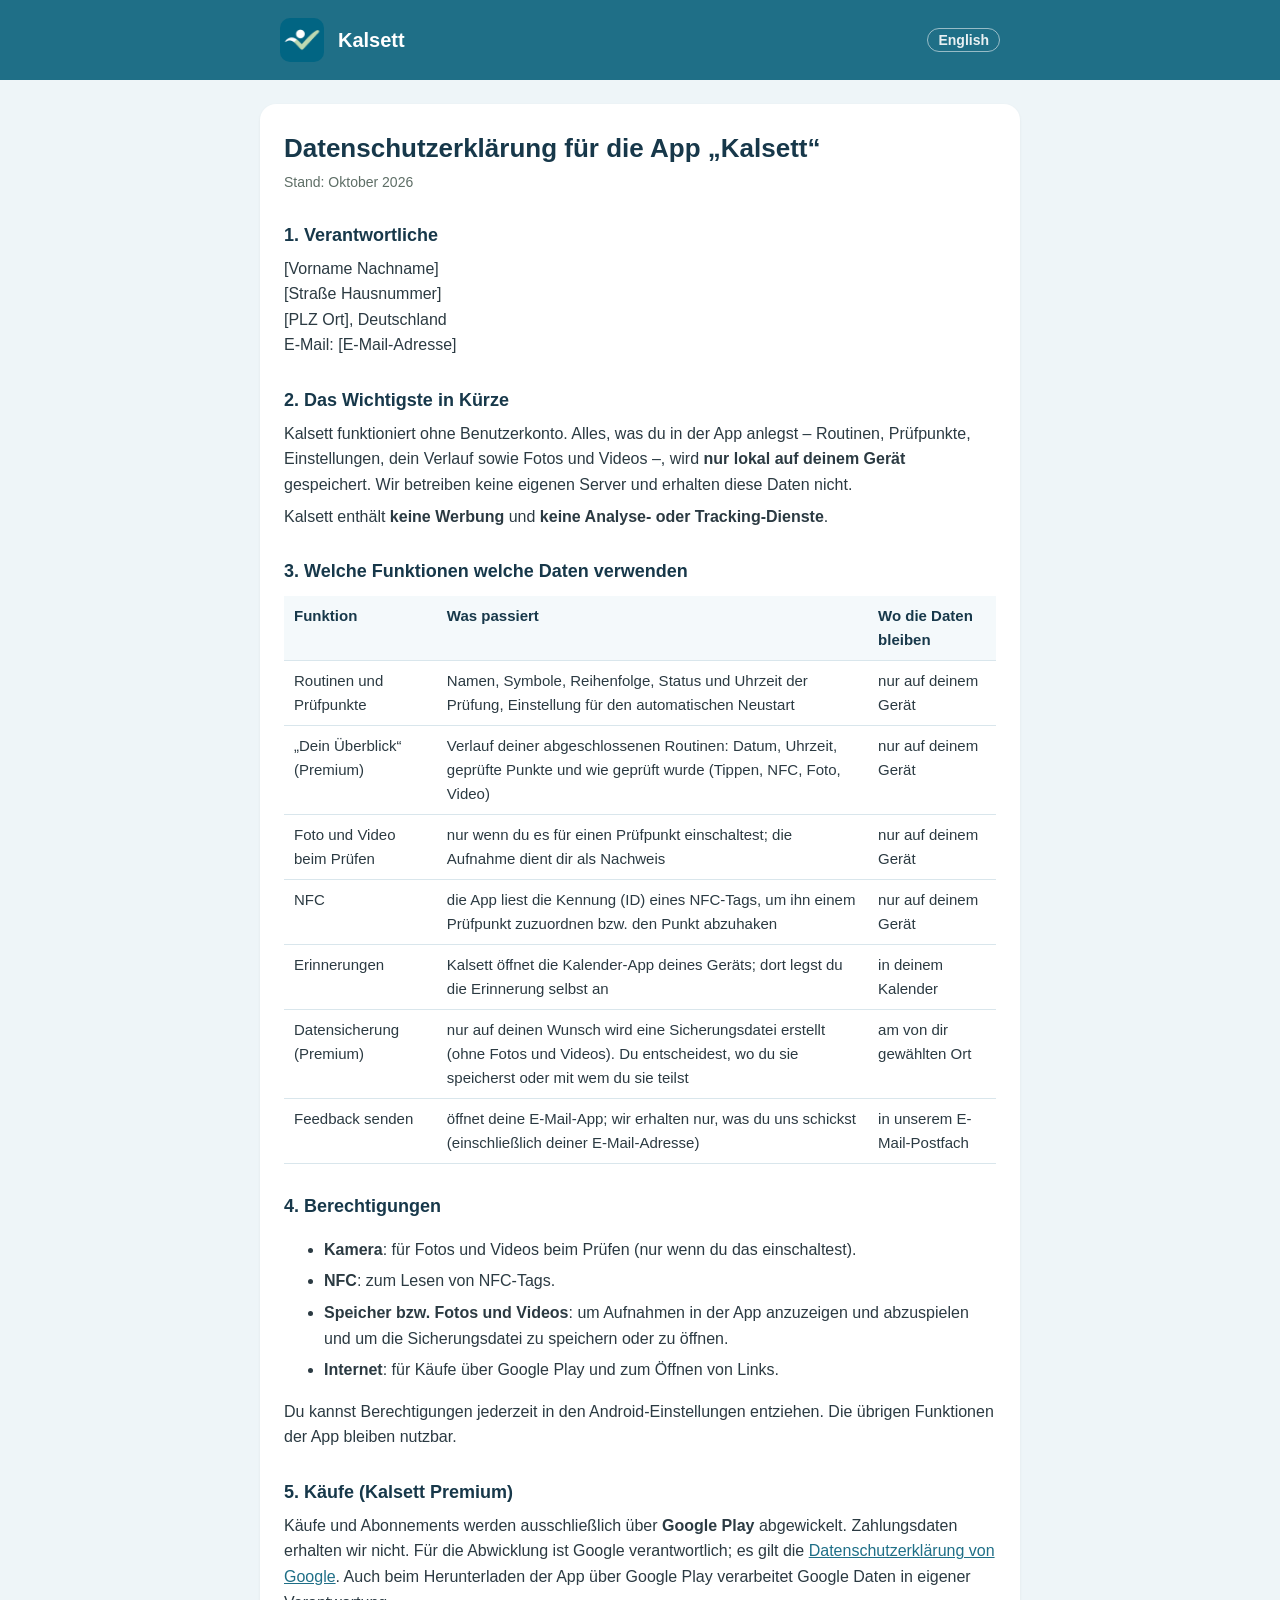
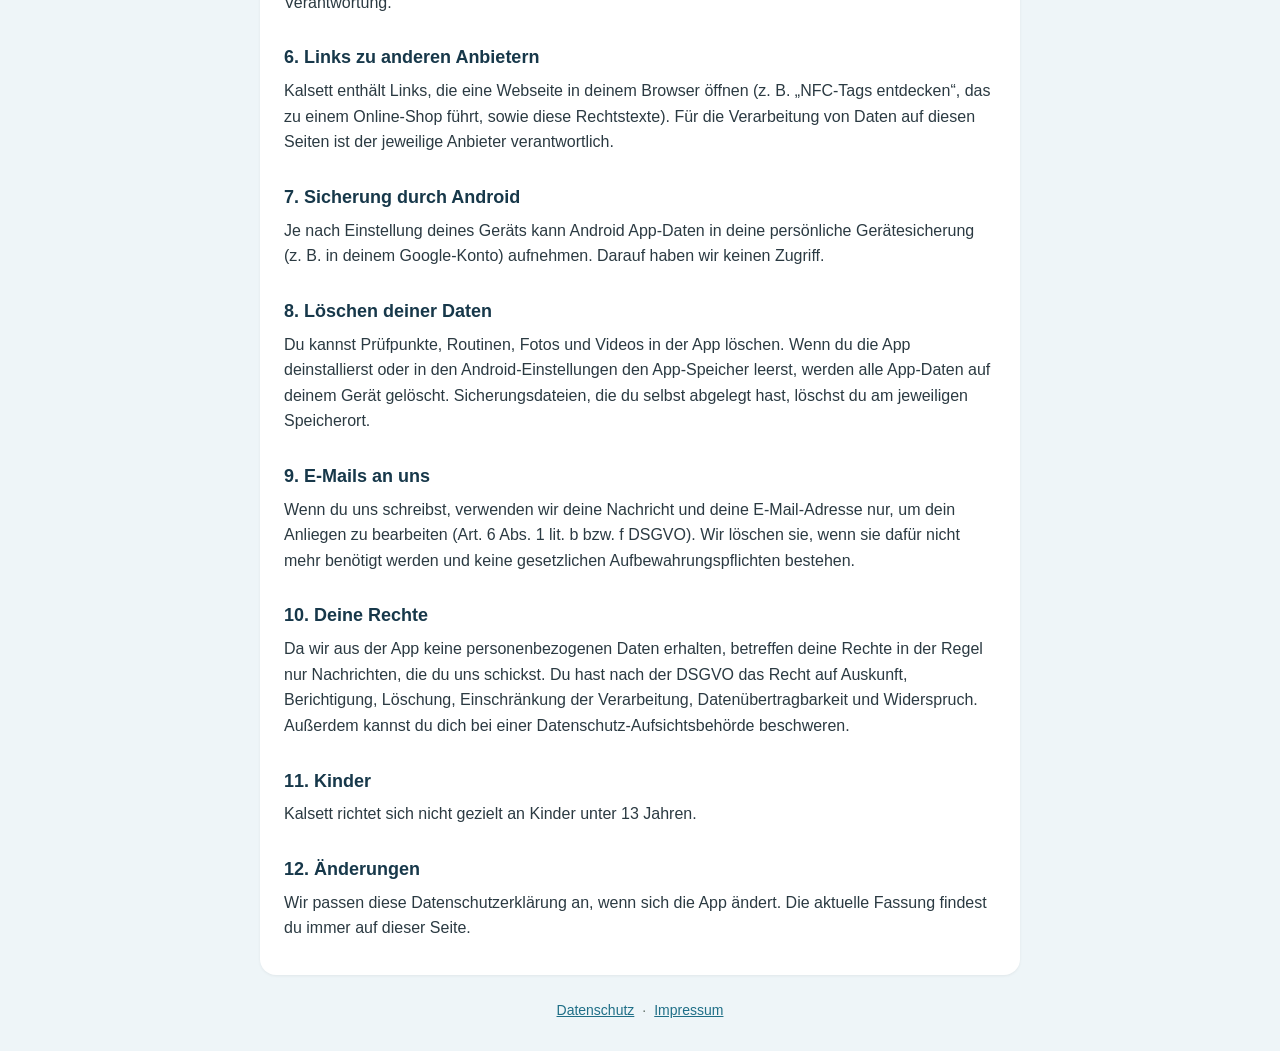
==== datenschutz.html @ cb2c2043 "Add files via upload" ====
<!doctype html>
<html lang="de">
<head>
<meta charset="utf-8">
<meta name="viewport" content="width=device-width, initial-scale=1">
<title>Datenschutzerklärung – Kalsett</title>
<link rel="icon" href="icon.png">
<link rel="stylesheet" href="style.css">
</head>
<body>
<header><div class="wrap"><img src="icon.png" alt=""><a href="index.html">Kalsett</a><span class="lang"><a href="privacy.html" hreflang="en">English</a></span></div></header>
<main><div class="wrap">
<h1>Datenschutzerklärung für die App „Kalsett“</h1>
<p class="stand">Stand: Oktober 2026</p>

<h2>1. Verantwortliche</h2>
<p>[Vorname Nachname]<br>[Straße Hausnummer]<br>[PLZ Ort], Deutschland<br>E-Mail: [E-Mail-Adresse]</p>

<h2>2. Das Wichtigste in Kürze</h2>
<p>Kalsett funktioniert ohne Benutzerkonto. Alles, was du in der App anlegst – Routinen, Prüfpunkte, Einstellungen, dein Verlauf sowie Fotos und Videos –, wird <strong>nur lokal auf deinem Gerät</strong> gespeichert. Wir betreiben keine eigenen Server und erhalten diese Daten nicht.</p>
<p>Kalsett enthält <strong>keine Werbung</strong> und <strong>keine Analyse- oder Tracking-Dienste</strong>.</p>

<h2>3. Welche Funktionen welche Daten verwenden</h2>
<table>
<tr><th>Funktion</th><th>Was passiert</th><th>Wo die Daten bleiben</th></tr>
<tr><td>Routinen und Prüfpunkte</td><td>Namen, Symbole, Reihenfolge, Status und Uhrzeit der Prüfung, Einstellung für den automatischen Neustart</td><td>nur auf deinem Gerät</td></tr>
<tr><td>„Dein Überblick“ (Premium)</td><td>Verlauf deiner abgeschlossenen Routinen: Datum, Uhrzeit, geprüfte Punkte und wie geprüft wurde (Tippen, NFC, Foto, Video)</td><td>nur auf deinem Gerät</td></tr>
<tr><td>Foto und Video beim Prüfen</td><td>nur wenn du es für einen Prüfpunkt einschaltest; die Aufnahme dient dir als Nachweis</td><td>nur auf deinem Gerät</td></tr>
<tr><td>NFC</td><td>die App liest die Kennung (ID) eines NFC-Tags, um ihn einem Prüfpunkt zuzuordnen bzw. den Punkt abzuhaken</td><td>nur auf deinem Gerät</td></tr>
<tr><td>Erinnerungen</td><td>Kalsett öffnet die Kalender-App deines Geräts; dort legst du die Erinnerung selbst an</td><td>in deinem Kalender</td></tr>
<tr><td>Datensicherung (Premium)</td><td>nur auf deinen Wunsch wird eine Sicherungsdatei erstellt (ohne Fotos und Videos). Du entscheidest, wo du sie speicherst oder mit wem du sie teilst</td><td>am von dir gewählten Ort</td></tr>
<tr><td>Feedback senden</td><td>öffnet deine E-Mail-App; wir erhalten nur, was du uns schickst (einschließlich deiner E-Mail-Adresse)</td><td>in unserem E-Mail-Postfach</td></tr>
</table>

<h2>4. Berechtigungen</h2>
<ul>
<li><strong>Kamera</strong>: für Fotos und Videos beim Prüfen (nur wenn du das einschaltest).</li>
<li><strong>NFC</strong>: zum Lesen von NFC-Tags.</li>
<li><strong>Speicher bzw. Fotos und Videos</strong>: um Aufnahmen in der App anzuzeigen und abzuspielen und um die Sicherungsdatei zu speichern oder zu öffnen.</li>
<li><strong>Internet</strong>: für Käufe über Google Play und zum Öffnen von Links.</li>
</ul>
<p>Du kannst Berechtigungen jederzeit in den Android-Einstellungen entziehen. Die übrigen Funktionen der App bleiben nutzbar.</p>

<h2>5. Käufe (Kalsett Premium)</h2>
<p>Käufe und Abonnements werden ausschließlich über <strong>Google Play</strong> abgewickelt. Zahlungsdaten erhalten wir nicht. Für die Abwicklung ist Google verantwortlich; es gilt die <a href="https://policies.google.com/privacy">Datenschutzerklärung von Google</a>. Auch beim Herunterladen der App über Google Play verarbeitet Google Daten in eigener Verantwortung.</p>

<h2>6. Links zu anderen Anbietern</h2>
<p>Kalsett enthält Links, die eine Webseite in deinem Browser öffnen (z. B. „NFC-Tags entdecken“, das zu einem Online-Shop führt, sowie diese Rechtstexte). Für die Verarbeitung von Daten auf diesen Seiten ist der jeweilige Anbieter verantwortlich.</p>

<h2>7. Sicherung durch Android</h2>
<p>Je nach Einstellung deines Geräts kann Android App-Daten in deine persönliche Gerätesicherung (z. B. in deinem Google-Konto) aufnehmen. Darauf haben wir keinen Zugriff.</p>

<h2>8. Löschen deiner Daten</h2>
<p>Du kannst Prüfpunkte, Routinen, Fotos und Videos in der App löschen. Wenn du die App deinstallierst oder in den Android-Einstellungen den App-Speicher leerst, werden alle App-Daten auf deinem Gerät gelöscht. Sicherungsdateien, die du selbst abgelegt hast, löschst du am jeweiligen Speicherort.</p>

<h2>9. E-Mails an uns</h2>
<p>Wenn du uns schreibst, verwenden wir deine Nachricht und deine E-Mail-Adresse nur, um dein Anliegen zu bearbeiten (Art. 6 Abs. 1 lit. b bzw. f DSGVO). Wir löschen sie, wenn sie dafür nicht mehr benötigt werden und keine gesetzlichen Aufbewahrungspflichten bestehen.</p>

<h2>10. Deine Rechte</h2>
<p>Da wir aus der App keine personenbezogenen Daten erhalten, betreffen deine Rechte in der Regel nur Nachrichten, die du uns schickst. Du hast nach der DSGVO das Recht auf Auskunft, Berichtigung, Löschung, Einschränkung der Verarbeitung, Datenübertragbarkeit und Widerspruch. Außerdem kannst du dich bei einer Datenschutz-Aufsichtsbehörde beschweren.</p>

<h2>11. Kinder</h2>
<p>Kalsett richtet sich nicht gezielt an Kinder unter 13 Jahren.</p>

<h2>12. Änderungen</h2>
<p>Wir passen diese Datenschutzerklärung an, wenn sich die App ändert. Die aktuelle Fassung findest du immer auf dieser Seite.</p>

</div></main>
<footer><a href="datenschutz.html">Datenschutz</a>·<a href="impressum.html">Impressum</a></footer>
</body>
</html>
---- style.css ----
:root { --bg: #EEF5F8; --card: #FFFFFF; --dark: #17384A; --acc: #1F6F87; --text: #2B3A42; --muted: #5E6E66; --line: #D9E6EC; }
* { box-sizing: border-box; }
body { margin: 0; background: var(--bg); color: var(--text); font: 16px/1.6 -apple-system, "Segoe UI", Roboto, Inter, Arial, sans-serif; }
header { background: var(--acc); color: #fff; }
.wrap { max-width: 760px; margin: 0 auto; padding: 0 20px; }
header .wrap { display: flex; align-items: center; gap: 14px; padding-top: 18px; padding-bottom: 18px; }
header img { width: 44px; height: 44px; border-radius: 10px; }
header a { color: #fff; text-decoration: none; font-weight: 700; font-size: 20px; }
header .lang { margin-left: auto; font-size: 14px; }
header .lang a { font-size: 14px; font-weight: 600; opacity: .9; border: 1px solid rgba(255,255,255,.6); border-radius: 14px; padding: 3px 10px; }
main .wrap { background: var(--card); border-radius: 16px; margin-top: 24px; margin-bottom: 24px; padding: 28px 24px; box-shadow: 0 1px 3px rgba(0,0,0,.06); }
h1 { color: var(--dark); font-size: 26px; line-height: 1.25; margin: 0 0 4px; }
h2 { color: var(--dark); font-size: 18px; margin: 28px 0 6px; }
p, li { margin: 6px 0; }
.stand { color: var(--muted); font-size: 14px; margin-bottom: 18px; }
a { color: var(--acc); }
table { width: 100%; border-collapse: collapse; margin: 10px 0; font-size: 15px; }
th, td { text-align: left; vertical-align: top; padding: 8px 10px; border-bottom: 1px solid var(--line); }
th { color: var(--dark); background: #F4F9FB; }
.hinweis { background: #F4F9FB; border-left: 4px solid var(--acc); padding: 10px 14px; border-radius: 6px; }
footer { text-align: center; color: var(--muted); font-size: 14px; padding: 0 20px 30px; }
footer a { margin: 0 8px; }
@media (max-width: 560px) { main .wrap { padding: 22px 16px; border-radius: 0; margin-top: 0; } table { font-size: 14px; } th, td { padding: 6px; } }
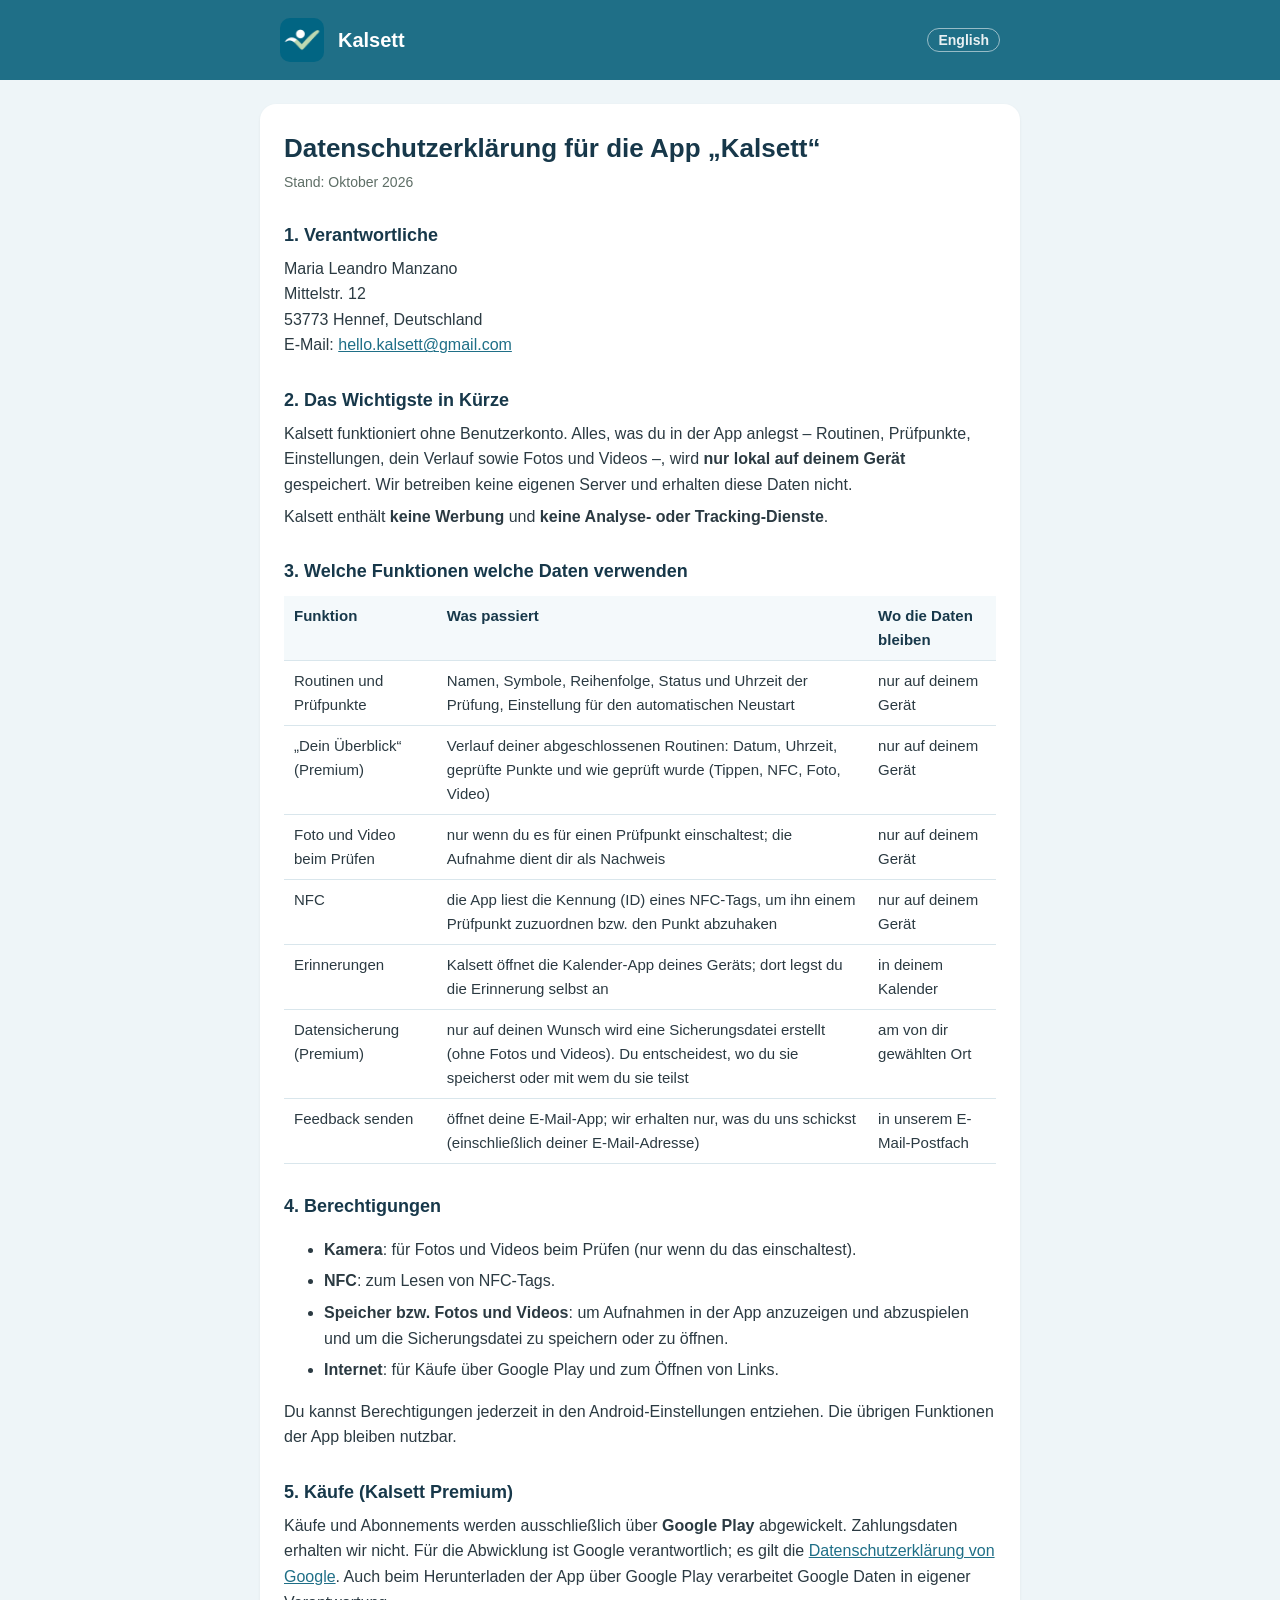
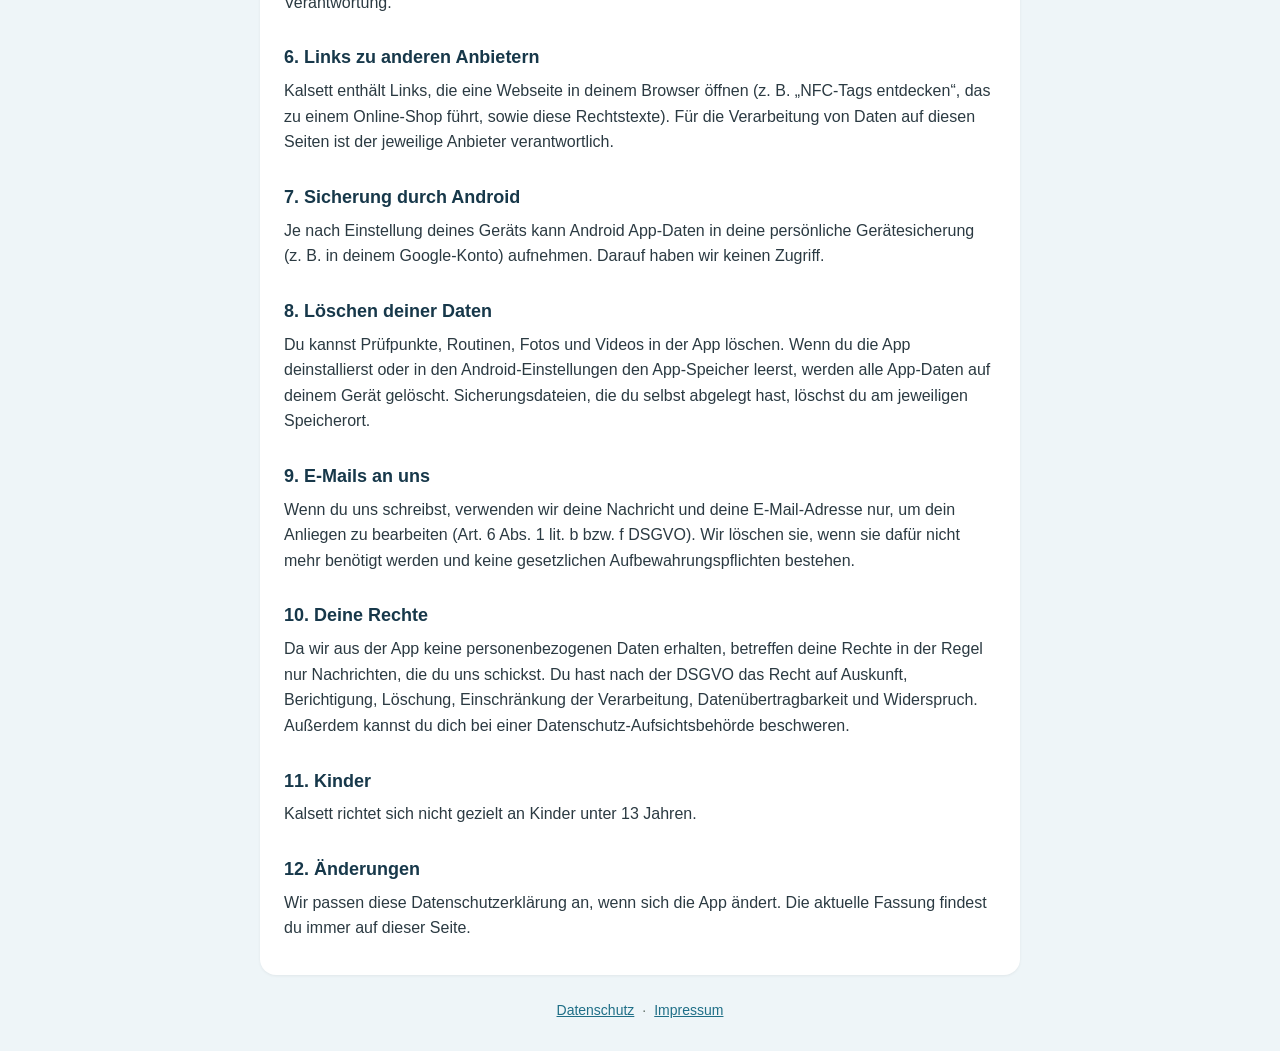
==== commit 27009a61: "Add files via upload" ====
--- a/datenschutz.html
+++ b/datenschutz.html
@@ -14,7 +14,7 @@
 <p class="stand">Stand: Oktober 2026</p>
 
 <h2>1. Verantwortliche</h2>
-<p>[Vorname Nachname]<br>[Straße Hausnummer]<br>[PLZ Ort], Deutschland<br>E-Mail: [E-Mail-Adresse]</p>
+<p>Maria Leandro Manzano<br>Mittelstr. 12<br>53773 Hennef, Deutschland<br>E-Mail: <a href="mailto:hello.kalsett@gmail.com">hello.kalsett@gmail.com</a></p>
 
 <h2>2. Das Wichtigste in Kürze</h2>
 <p>Kalsett funktioniert ohne Benutzerkonto. Alles, was du in der App anlegst – Routinen, Prüfpunkte, Einstellungen, dein Verlauf sowie Fotos und Videos –, wird <strong>nur lokal auf deinem Gerät</strong> gespeichert. Wir betreiben keine eigenen Server und erhalten diese Daten nicht.</p>
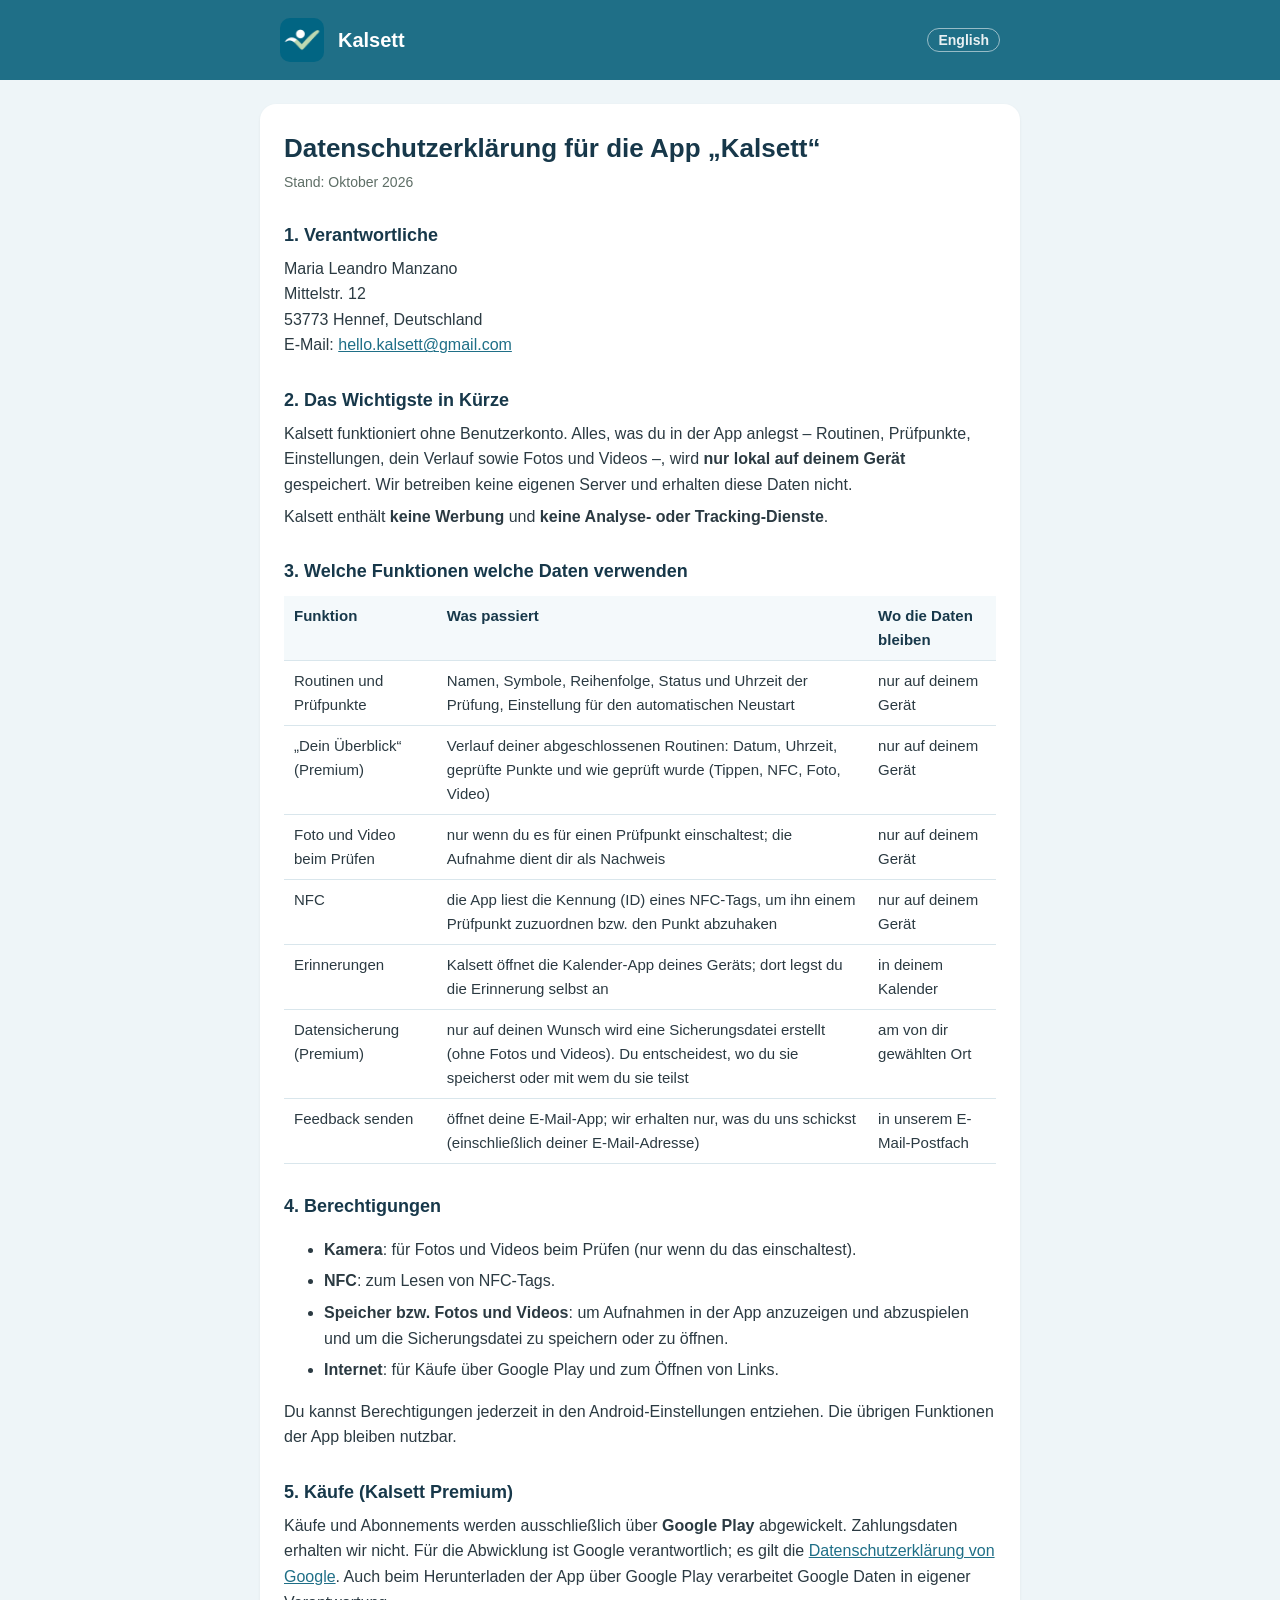
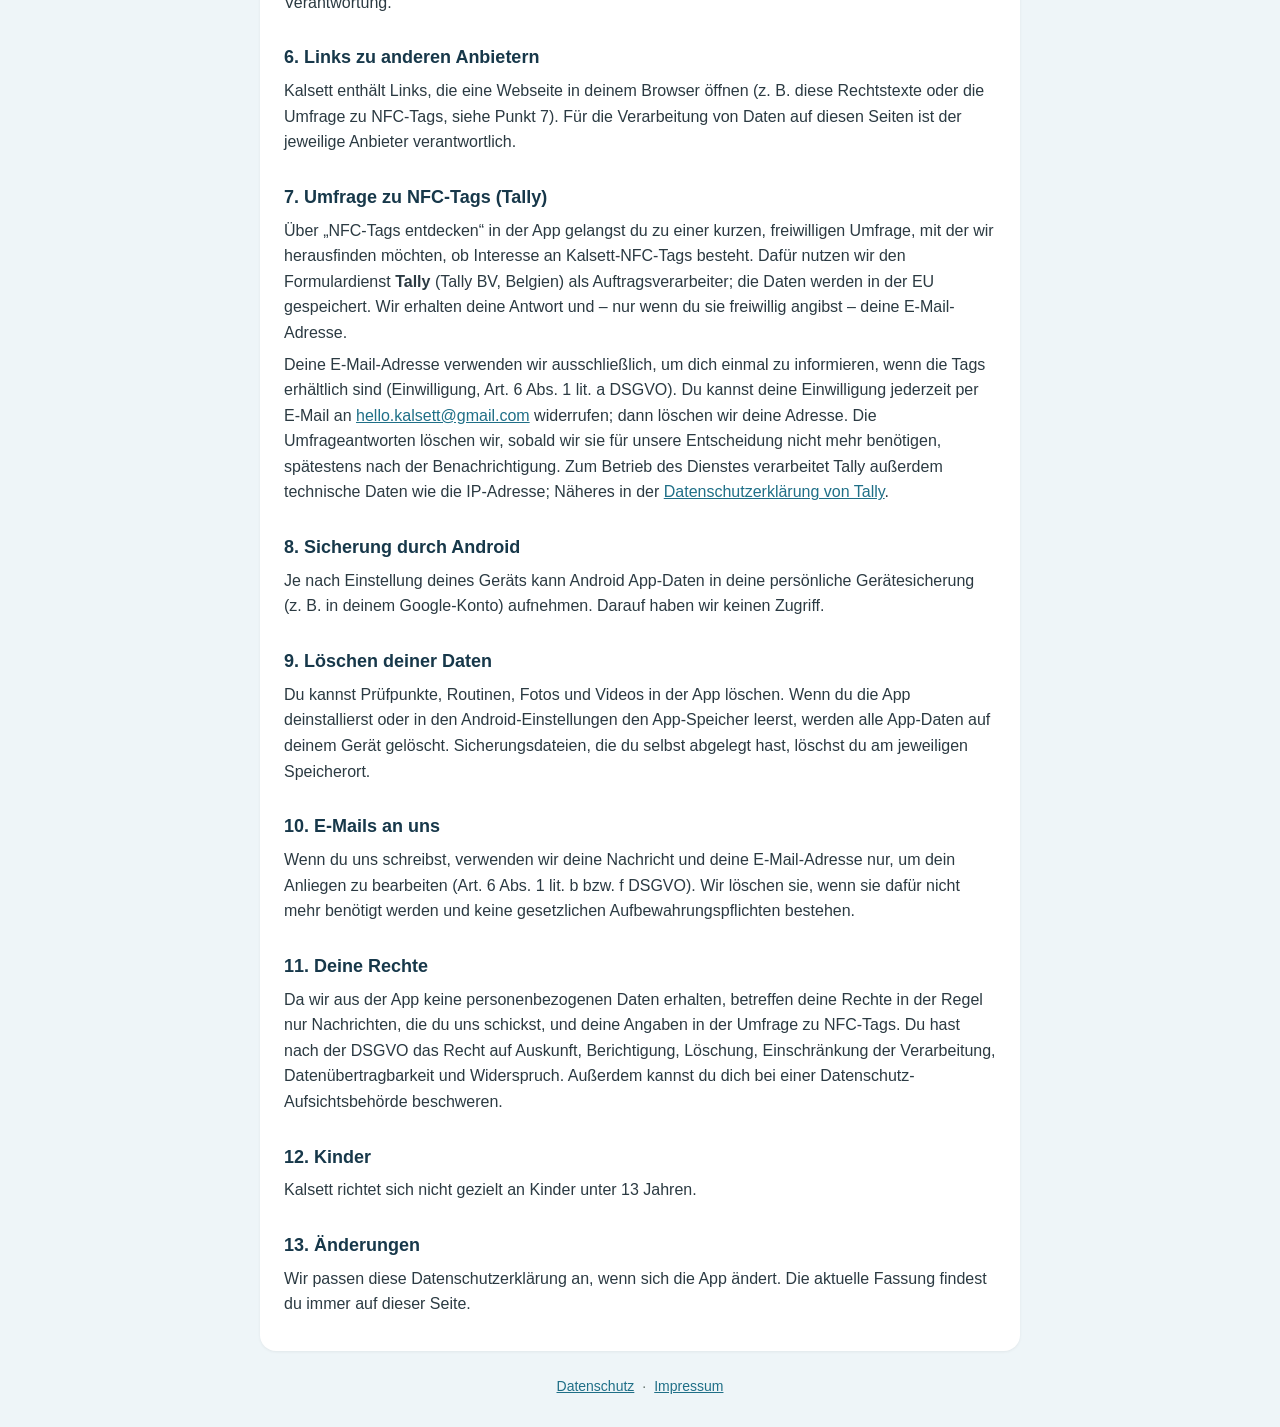
==== commit 1db8b2c8: "Add files via upload" ====
--- a/datenschutz.html
+++ b/datenschutz.html
@@ -45,24 +45,28 @@
 <p>Käufe und Abonnements werden ausschließlich über <strong>Google Play</strong> abgewickelt. Zahlungsdaten erhalten wir nicht. Für die Abwicklung ist Google verantwortlich; es gilt die <a href="https://policies.google.com/privacy">Datenschutzerklärung von Google</a>. Auch beim Herunterladen der App über Google Play verarbeitet Google Daten in eigener Verantwortung.</p>
 
 <h2>6. Links zu anderen Anbietern</h2>
-<p>Kalsett enthält Links, die eine Webseite in deinem Browser öffnen (z. B. „NFC-Tags entdecken“, das zu einem Online-Shop führt, sowie diese Rechtstexte). Für die Verarbeitung von Daten auf diesen Seiten ist der jeweilige Anbieter verantwortlich.</p>
+<p>Kalsett enthält Links, die eine Webseite in deinem Browser öffnen (z. B. diese Rechtstexte oder die Umfrage zu NFC-Tags, siehe Punkt 7). Für die Verarbeitung von Daten auf diesen Seiten ist der jeweilige Anbieter verantwortlich.</p>
 
-<h2>7. Sicherung durch Android</h2>
+<h2>7. Umfrage zu NFC-Tags (Tally)</h2>
+<p>Über „NFC-Tags entdecken“ in der App gelangst du zu einer kurzen, freiwilligen Umfrage, mit der wir herausfinden möchten, ob Interesse an Kalsett-NFC-Tags besteht. Dafür nutzen wir den Formulardienst <strong>Tally</strong> (Tally BV, Belgien) als Auftragsverarbeiter; die Daten werden in der EU gespeichert. Wir erhalten deine Antwort und – nur wenn du sie freiwillig angibst – deine E-Mail-Adresse.</p>
+<p>Deine E-Mail-Adresse verwenden wir ausschließlich, um dich einmal zu informieren, wenn die Tags erhältlich sind (Einwilligung, Art. 6 Abs. 1 lit. a DSGVO). Du kannst deine Einwilligung jederzeit per E-Mail an <a href="mailto:hello.kalsett@gmail.com">hello.kalsett@gmail.com</a> widerrufen; dann löschen wir deine Adresse. Die Umfrageantworten löschen wir, sobald wir sie für unsere Entscheidung nicht mehr benötigen, spätestens nach der Benachrichtigung. Zum Betrieb des Dienstes verarbeitet Tally außerdem technische Daten wie die IP-Adresse; Näheres in der <a href="https://tally.so/privacy">Datenschutzerklärung von Tally</a>.</p>
+
+<h2>8. Sicherung durch Android</h2>
 <p>Je nach Einstellung deines Geräts kann Android App-Daten in deine persönliche Gerätesicherung (z. B. in deinem Google-Konto) aufnehmen. Darauf haben wir keinen Zugriff.</p>
 
-<h2>8. Löschen deiner Daten</h2>
+<h2>9. Löschen deiner Daten</h2>
 <p>Du kannst Prüfpunkte, Routinen, Fotos und Videos in der App löschen. Wenn du die App deinstallierst oder in den Android-Einstellungen den App-Speicher leerst, werden alle App-Daten auf deinem Gerät gelöscht. Sicherungsdateien, die du selbst abgelegt hast, löschst du am jeweiligen Speicherort.</p>
 
-<h2>9. E-Mails an uns</h2>
+<h2>10. E-Mails an uns</h2>
 <p>Wenn du uns schreibst, verwenden wir deine Nachricht und deine E-Mail-Adresse nur, um dein Anliegen zu bearbeiten (Art. 6 Abs. 1 lit. b bzw. f DSGVO). Wir löschen sie, wenn sie dafür nicht mehr benötigt werden und keine gesetzlichen Aufbewahrungspflichten bestehen.</p>
 
-<h2>10. Deine Rechte</h2>
-<p>Da wir aus der App keine personenbezogenen Daten erhalten, betreffen deine Rechte in der Regel nur Nachrichten, die du uns schickst. Du hast nach der DSGVO das Recht auf Auskunft, Berichtigung, Löschung, Einschränkung der Verarbeitung, Datenübertragbarkeit und Widerspruch. Außerdem kannst du dich bei einer Datenschutz-Aufsichtsbehörde beschweren.</p>
+<h2>11. Deine Rechte</h2>
+<p>Da wir aus der App keine personenbezogenen Daten erhalten, betreffen deine Rechte in der Regel nur Nachrichten, die du uns schickst, und deine Angaben in der Umfrage zu NFC-Tags. Du hast nach der DSGVO das Recht auf Auskunft, Berichtigung, Löschung, Einschränkung der Verarbeitung, Datenübertragbarkeit und Widerspruch. Außerdem kannst du dich bei einer Datenschutz-Aufsichtsbehörde beschweren.</p>
 
-<h2>11. Kinder</h2>
+<h2>12. Kinder</h2>
 <p>Kalsett richtet sich nicht gezielt an Kinder unter 13 Jahren.</p>
 
-<h2>12. Änderungen</h2>
+<h2>13. Änderungen</h2>
 <p>Wir passen diese Datenschutzerklärung an, wenn sich die App ändert. Die aktuelle Fassung findest du immer auf dieser Seite.</p>
 
 </div></main>
